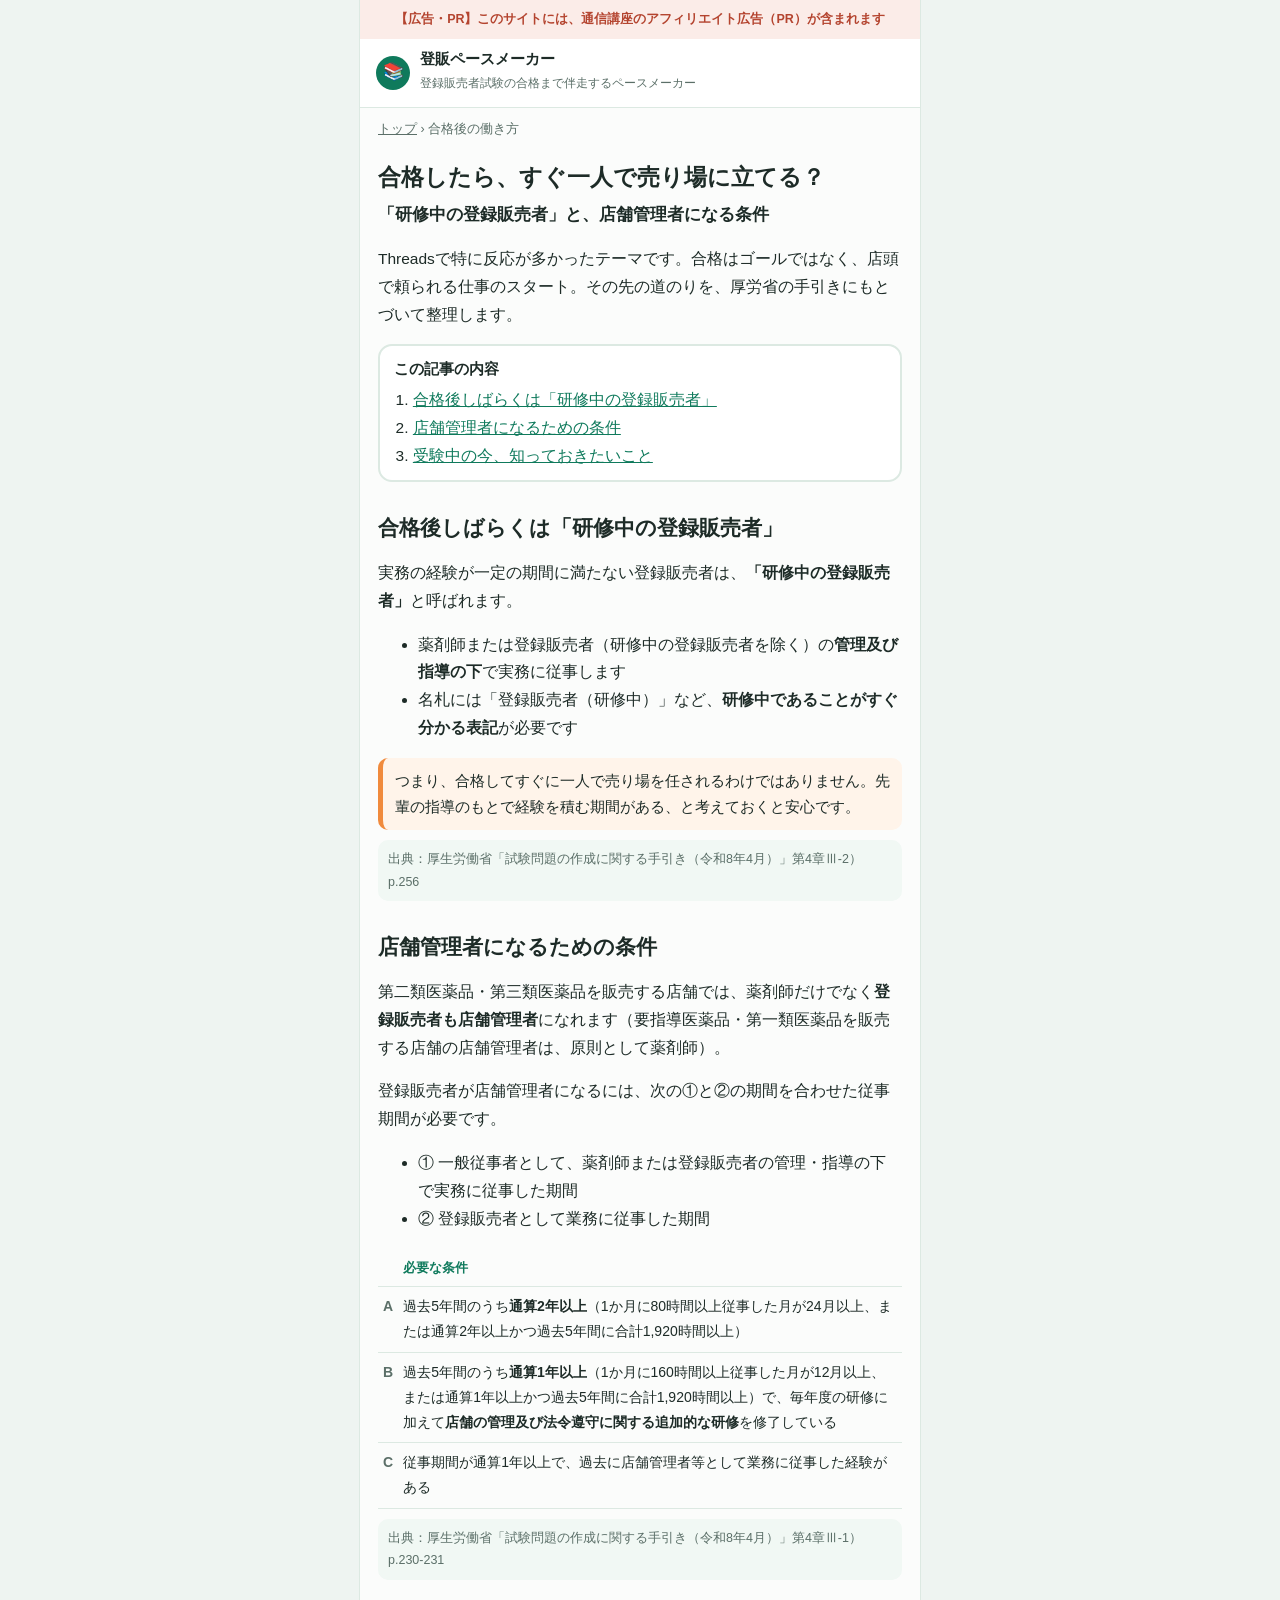
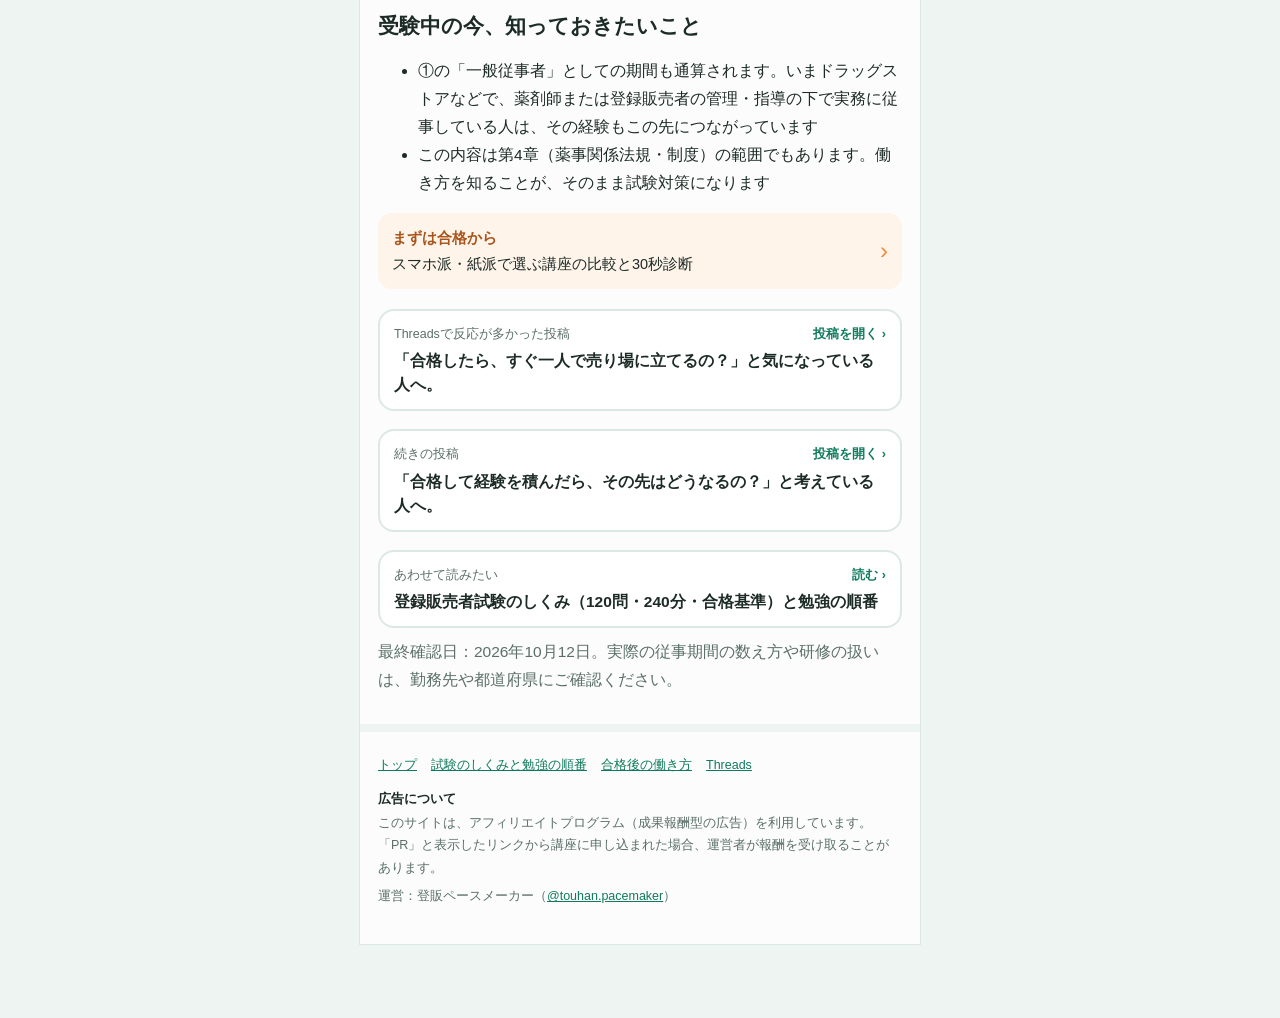
==== gokaku-go/index.html @ e3284c6a "受け皿ページ初版を公開（下層ページ2つ、キービジュアル、SEO設定） Co-Authored-By: Claude Opus 5.5 <noreply@anthropic.com>" ====
<!doctype html>
<html lang="ja">
<head>
<meta charset="utf-8">
<meta name="viewport" content="width=device-width, initial-scale=1">
<title>登録販売者に合格したら？「研修中」の期間と店舗管理者になる条件｜登販ペースメーカー</title>
<meta name="description" content="登録販売者試験に合格しても、実務の経験が足りないうちは「研修中の登録販売者」として、薬剤師などの管理・指導のもとで働きます。研修中の名札、店舗管理者になるための従事期間（過去5年間に通算2年以上など）を、厚労省の手引きにもとづいて解説します。">
<link rel="canonical" href="https://touhan-pacemaker.github.io/gokaku-go/">
<meta name="theme-color" content="#0f7a5c">
<link rel="icon" href="../img/favicon.svg" type="image/svg+xml">
<meta property="og:type" content="article">
<meta property="og:site_name" content="登販ペースメーカー">
<meta property="og:title" content="合格したら、すぐ一人で売り場に立てる？｜登録販売者の「研修中」と店舗管理者">
<meta property="og:description" content="研修中の登録販売者の働き方と、店舗管理者になる条件を手引きにもとづいて解説。">
<meta property="og:url" content="https://touhan-pacemaker.github.io/gokaku-go/">
<meta property="og:image" content="https://touhan-pacemaker.github.io/img/og.png">
<meta name="twitter:card" content="summary_large_image">
<link rel="stylesheet" href="../css/style.css">
<script type="application/ld+json">
{
  "@context": "https://schema.org",
  "@graph": [
    {
      "@type": "Article",
      "headline": "登録販売者に合格したら？「研修中」の期間と店舗管理者になる条件",
      "inLanguage": "ja",
      "dateModified": "2026-10-12",
      "mainEntityOfPage": "https://touhan-pacemaker.github.io/gokaku-go/",
      "author": {"@type": "Organization", "name": "登販ペースメーカー", "url": "https://touhan-pacemaker.github.io/"},
      "publisher": {"@type": "Organization", "name": "登販ペースメーカー", "url": "https://touhan-pacemaker.github.io/"},
      "image": "https://touhan-pacemaker.github.io/img/og.png"
    },
    {
      "@type": "BreadcrumbList",
      "itemListElement": [
        {"@type": "ListItem", "position": 1, "name": "トップ", "item": "https://touhan-pacemaker.github.io/"},
        {"@type": "ListItem", "position": 2, "name": "合格後の働き方", "item": "https://touhan-pacemaker.github.io/gokaku-go/"}
      ]
    }
  ]
}
</script>
</head>
<body>
<div class="page">

<div class="pr-bar">【広告・PR】このサイトには、通信講座のアフィリエイト広告（PR）が含まれます</div>

<a class="brand" href="../">
  <span class="mini" aria-hidden="true">📚</span>
  <span><b>登販ペースメーカー</b><span class="s">登録販売者試験の合格まで伴走するペースメーカー</span></span>
</a>
<nav class="crumbs" aria-label="パンくずリスト"><a href="../">トップ</a> › 合格後の働き方</nav>

<article class="article">
  <h1>合格したら、すぐ一人で売り場に立てる？<br><small style="font-size:17px">「研修中の登録販売者」と、店舗管理者になる条件</small></h1>
  <p>Threadsで特に反応が多かったテーマです。合格はゴールではなく、店頭で頼られる仕事のスタート。その先の道のりを、厚労省の手引きにもとづいて整理します。</p>

  <div class="toc"><b>この記事の内容</b>
    <ol>
      <li><a href="#kenshu">合格後しばらくは「研修中の登録販売者」</a></li>
      <li><a href="#kanri">店舗管理者になるための条件</a></li>
      <li><a href="#point">受験中の今、知っておきたいこと</a></li>
    </ol>
  </div>

  <h2 id="kenshu">合格後しばらくは「研修中の登録販売者」</h2>
  <p>実務の経験が一定の期間に満たない登録販売者は、<b>「研修中の登録販売者」</b>と呼ばれます。</p>
  <ul>
    <li>薬剤師または登録販売者（研修中の登録販売者を除く）の<b>管理及び指導の下</b>で実務に従事します</li>
    <li>名札には「登録販売者（研修中）」など、<b>研修中であることがすぐ分かる表記</b>が必要です</li>
  </ul>
  <div class="callout">つまり、合格してすぐに一人で売り場を任されるわけではありません。先輩の指導のもとで経験を積む期間がある、と考えておくと安心です。</div>
  <p class="src">出典：厚生労働省「試験問題の作成に関する手引き（令和8年4月）」第4章Ⅲ-2） p.256</p>

  <h2 id="kanri">店舗管理者になるための条件</h2>
  <p>第二類医薬品・第三類医薬品を販売する店舗では、薬剤師だけでなく<b>登録販売者も店舗管理者</b>になれます（要指導医薬品・第一類医薬品を販売する店舗の店舗管理者は、原則として薬剤師）。</p>
  <p>登録販売者が店舗管理者になるには、次の①と②の期間を合わせた従事期間が必要です。</p>
  <ul>
    <li>① 一般従事者として、薬剤師または登録販売者の管理・指導の下で実務に従事した期間</li>
    <li>② 登録販売者として業務に従事した期間</li>
  </ul>
  <table class="tbl">
    <thead><tr><th></th><th>必要な条件</th></tr></thead>
    <tbody>
      <tr><th>A</th><td>過去5年間のうち<b>通算2年以上</b>（1か月に80時間以上従事した月が24月以上、または通算2年以上かつ過去5年間に合計1,920時間以上）</td></tr>
      <tr><th>B</th><td>過去5年間のうち<b>通算1年以上</b>（1か月に160時間以上従事した月が12月以上、または通算1年以上かつ過去5年間に合計1,920時間以上）で、毎年度の研修に加えて<b>店舗の管理及び法令遵守に関する追加的な研修</b>を修了している</td></tr>
      <tr><th>C</th><td>従事期間が通算1年以上で、過去に店舗管理者等として業務に従事した経験がある</td></tr>
    </tbody>
  </table>
  <p class="src">出典：厚生労働省「試験問題の作成に関する手引き（令和8年4月）」第4章Ⅲ-1） p.230-231</p>

  <h2 id="point">受験中の今、知っておきたいこと</h2>
  <ul>
    <li>①の「一般従事者」としての期間も通算されます。いまドラッグストアなどで、薬剤師または登録販売者の管理・指導の下で実務に従事している人は、その経験もこの先につながっています</li>
    <li>この内容は第4章（薬事関係法規・制度）の範囲でもあります。働き方を知ることが、そのまま試験対策になります</li>
  </ul>

  <a class="nextcard" href="../#course"><span><b>まずは合格から</b><br>スマホ派・紙派で選ぶ講座の比較と30秒診断</span></a>
  <div class="related">
    <a class="postcard" href="https://www.threads.com/@touhan.pacemaker/post/DeKu7GAEoKM" rel="noopener">
      <span class="meta"><span>Threadsで反応が多かった投稿</span><span class="open">投稿を開く ›</span></span>
      <p>「合格したら、すぐ一人で売り場に立てるの？」と気になっている人へ。</p>
    </a>
    <a class="postcard" href="https://www.threads.com/@touhan.pacemaker/post/DeSenNCEw8r" rel="noopener">
      <span class="meta"><span>続きの投稿</span><span class="open">投稿を開く ›</span></span>
      <p>「合格して経験を積んだら、その先はどうなるの？」と考えている人へ。</p>
    </a>
    <a class="postcard" href="../shiken/">
      <span class="meta"><span>あわせて読みたい</span><span class="open">読む ›</span></span>
      <p>登録販売者試験のしくみ（120問・240分・合格基準）と勉強の順番</p>
    </a>
  </div>
  <p class="note">最終確認日：2026年10月12日。実際の従事期間の数え方や研修の扱いは、勤務先や都道府県にご確認ください。</p>
</article>

<footer>
  <nav class="footnav"><a href="../">トップ</a><a href="../shiken/">試験のしくみと勉強の順番</a><a href="./">合格後の働き方</a><a href="https://www.threads.com/@touhan.pacemaker" rel="noopener">Threads</a></nav>
  <h3>広告について</h3>
  <p>このサイトは、アフィリエイトプログラム（成果報酬型の広告）を利用しています。「PR」と表示したリンクから講座に申し込まれた場合、運営者が報酬を受け取ることがあります。</p>
  <p>運営：登販ペースメーカー（<a href="https://www.threads.com/@touhan.pacemaker" rel="noopener">@touhan.pacemaker</a>）</p>
</footer>
</div>
</body>
</html>
---- css/style.css ----
:root {
    --green: #0f7a5c; --green-dark: #0b5c45; --green-soft: #e6f2ec; --mint: #f1f8f4;
    --warm: #f08a3c; --warm-soft: #fff4ea; --warm-ink: #a8541c;
    --ink: #1d2b27; --muted: #5b6f68; --line: #dce9e2; --pr: #b4442f; --pr-soft: #fbece8;
  }
  * { box-sizing: border-box; }
  html { scroll-behavior: smooth; }
  body { margin: 0; background: #eef4f1; color: var(--ink); line-height: 1.8; font-size: 16px;
    font-family: "Hiragino Sans", "Hiragino Kaku Gothic ProN", "Noto Sans JP", sans-serif; padding-bottom: 74px; }
  a { color: var(--green); }
  img { max-width: 100%; height: auto; display: block; }
  /* SNSのプロフィールから来る人がスマホで読む前提の1カラム */
  .page { max-width: 560px; margin: 0 auto; background: #fbfcfb; min-height: 100vh; box-shadow: 0 0 0 1px var(--line); }
  .pr-bar { background: var(--pr-soft); color: var(--pr); padding: 8px 14px; font-size: 12.5px; text-align: center; font-weight: 700; }
  .pad { padding: 0 18px; }
  .block { padding: 30px 18px; border-top: 8px solid #eef4f1; }
  h2 { font-size: 21px; line-height: 1.5; margin: 0 0 6px; }
  h2 .num { display: inline-grid; place-items: center; width: 28px; height: 28px; border-radius: 50%; background: var(--green); color: #fff; font-size: 14px; margin-right: 6px; vertical-align: 2px; }
  .lead { color: var(--muted); margin: 0 0 16px; font-size: 15px; }
  .note { font-size: 12.5px; color: var(--muted); margin: 10px 0 0; }
  .cta { display: block; text-align: center; background: var(--warm); color: #fff; text-decoration: none; font-weight: 800;
    padding: 14px 12px; border-radius: 14px; box-shadow: 0 4px 0 #c96a24; font-size: 16px; line-height: 1.4; margin-top: 12px; }
  .cta small { display: block; font-size: 12px; font-weight: 700; }
  .cta .pr { display: inline-block; background: #fff; color: var(--pr); border-radius: 5px; font-size: 11px; padding: 0 5px; margin-left: 6px; vertical-align: 2px; }
  .cta.green { background: var(--green); box-shadow: 0 4px 0 var(--green-dark); }
  .cta.ghost { background: #fff; color: var(--green); border: 2px solid var(--green); box-shadow: none; }
  .more { display: inline-block; margin-top: 12px; font-weight: 700; text-decoration: none; }

  /* ---------- profile header（Threadsのプロフィールと同じ見た目・言葉） ---------- */
  .cover { position: relative; aspect-ratio: 16 / 9; background: linear-gradient(135deg, #cfe6db 0%, #f6e3d1 100%); display: grid; place-items: center; overflow: hidden; }
  .cover img { width: 100%; height: 100%; object-fit: cover; }
  .cover .slot { color: var(--green-dark); font-weight: 700; font-size: 13px; text-align: center; }
  .cover .credit { position: absolute; right: 8px; bottom: 6px; font-size: 10.5px; color: #fff; text-shadow: 0 1px 2px rgba(0,0,0,.6); }
  .cover .copy { position: absolute; left: 12px; top: 10px; background: rgba(255,255,255,.93); border-radius: 12px; padding: 6px 12px; font-size: 13.5px; font-weight: 800; }
  .cover .copy b { color: var(--green); }
  .profile { padding: 0 18px 22px; }
  .avatar { width: 84px; height: 84px; border-radius: 50%; background: var(--green); border: 4px solid #fbfcfb; margin-top: -42px; position: relative;
    display: grid; place-items: center; font-size: 38px; }
  .name { font-size: 21px; font-weight: 800; margin: 6px 0 0; }
  .handle { color: var(--muted); font-size: 14px; }
  .bio { margin: 10px 0 12px; font-size: 15px; white-space: pre-line; }
  .hello { background: var(--warm-soft); border-radius: 14px; padding: 12px 14px; font-size: 15px; }
  .hello b { color: var(--warm-ink); }
  .countdown { display: flex; align-items: center; gap: 12px; background: var(--green); color: #fff; border-radius: 16px; padding: 12px 16px; margin-top: 14px; }
  .countdown .d { font-size: 34px; font-weight: 800; line-height: 1; }
  .countdown .d small { font-size: 15px; }
  .countdown p { margin: 0; font-size: 13.5px; line-height: 1.6; }

  /* ---------- hub（いまのあなたは？） ---------- */
  .hub { display: grid; gap: 10px; }
  .hub a { display: grid; grid-template-columns: 44px 1fr 18px; align-items: center; gap: 10px; background: #fff; border: 2px solid var(--line);
    border-radius: 16px; padding: 12px 14px; text-decoration: none; color: var(--ink); }
  .hub a .ic { width: 44px; height: 44px; border-radius: 12px; background: var(--mint); display: grid; place-items: center; font-size: 22px; }
  .hub a b { display: block; font-size: 16px; line-height: 1.45; }
  .hub a span.s { font-size: 13px; color: var(--muted); line-height: 1.5; }
  .hub a::after { content: "›"; font-size: 24px; color: var(--green); }
  .hub a.main { border-color: var(--warm); background: var(--warm-soft); }
  .hub a.main .ic { background: #fff; }

  /* ---------- content parts ---------- */
  .stats { display: grid; grid-template-columns: repeat(3, 1fr); gap: 8px; margin: 6px 0 12px; }
  .stat { background: var(--mint); border-radius: 14px; padding: 10px 6px; text-align: center; }
  .stat b { display: block; font-size: 20px; color: var(--green); line-height: 1.3; }
  .stat span { font-size: 12px; color: var(--muted); }
  .bar { display: grid; grid-template-columns: 112px 1fr; align-items: center; gap: 8px; margin: 6px 0; }
  .bar .label { font-weight: 800; font-size: 14px; line-height: 1.3; }
  .bar .label small { display: block; font-weight: 400; font-size: 11.5px; color: var(--muted); }
  .bar .track { background: var(--green-soft); border-radius: 9px; overflow: hidden; }
  .bar .fill { background: var(--green); color: #fff; font-size: 12.5px; font-weight: 700; padding: 4px 9px; border-radius: 9px; }
  .bar.big .fill { background: var(--warm); }
  .callout { background: var(--warm-soft); border-left: 5px solid var(--warm); border-radius: 10px; padding: 10px 12px; margin: 12px 0 0; font-size: 14.5px; }
  .steps { list-style: none; padding: 0; margin: 8px 0 0; display: grid; gap: 8px; }
  .steps li { background: #fff; border: 2px solid var(--line); border-radius: 14px; padding: 10px 12px 10px 64px; position: relative; font-size: 14.5px; }
  .steps li .when { position: absolute; left: 10px; top: 50%; transform: translateY(-50%); width: 44px; height: 44px; border-radius: 50%;
    background: var(--green); color: #fff; font-size: 12px; font-weight: 800; display: grid; place-items: center; text-align: center; line-height: 1.2; }
  .steps li.now { border-color: var(--warm); background: var(--warm-soft); }
  .steps li.now .when { background: var(--warm); }
  .steps li b { display: block; }
  .postcard { display: block; background: #fff; border: 2px solid var(--line); border-radius: 16px; padding: 12px 14px; text-decoration: none; color: var(--ink); margin-top: 10px; }
  .postcard .meta { font-size: 12.5px; color: var(--muted); display: flex; justify-content: space-between; }
  .postcard p { margin: 4px 0 0; font-weight: 700; font-size: 15px; line-height: 1.55; }
  .postcard .open { font-size: 12.5px; color: var(--green); font-weight: 700; }

  /* ---------- course block（主CTA） ---------- */
  .course-block { background: linear-gradient(180deg, var(--warm-soft) 0%, #fbfcfb 100%); }
  .voice { background: #fff; border-radius: 16px; padding: 14px; border: 2px solid var(--line); font-size: 15px; display: grid; grid-template-columns: 44px 1fr; gap: 10px; }
  .voice .av { width: 44px; height: 44px; border-radius: 50%; background: var(--green); display: grid; place-items: center; font-size: 22px; }
  .voice p { margin: 0; }
  .course { background: #fff; border: 2px solid var(--line); border-radius: 18px; padding: 16px; margin-top: 12px; }
  .course .fit { display: inline-block; background: var(--warm-soft); color: var(--warm-ink); font-weight: 800; font-size: 13px; border-radius: 999px; padding: 2px 10px; }
  .course h3 { font-size: 18px; margin: 6px 0 0; }
  .course .price { font-size: 20px; font-weight: 800; color: var(--green); }
  .course .price small { font-size: 12px; color: var(--muted); font-weight: 400; }
  .course ul { list-style: none; padding: 0; margin: 8px 0 0; font-size: 14.5px; }
  .course li { padding: 4px 0 4px 24px; position: relative; }
  .course li::before { content: "✓"; position: absolute; left: 2px; color: var(--green); font-weight: 800; }
  .course li.c::before { content: "！"; color: var(--warm-ink); }
  details { background: #fff; border: 2px solid var(--line); border-radius: 14px; padding: 2px 14px; margin-top: 10px; }
  summary { cursor: pointer; font-weight: 800; padding: 10px 0; list-style: none; font-size: 15px; display: flex; justify-content: space-between; gap: 10px; }
  summary::-webkit-details-marker { display: none; }
  summary::after { content: "＋"; color: var(--green); flex: none; }
  details[open] summary::after { content: "－"; }
  details p { margin: 0 0 10px; font-size: 14.5px; }
  .tbl { width: 100%; border-collapse: collapse; font-size: 13.5px; margin-bottom: 10px; }
  .tbl th, .tbl td { padding: 7px 5px; border-bottom: 1px solid var(--line); vertical-align: top; text-align: left; }
  .tbl thead th { color: var(--green); font-size: 13px; }
  .tbl tbody th { white-space: nowrap; color: var(--muted); font-weight: 700; }

  .thumbs { display: grid; grid-template-columns: 1fr 1fr; gap: 8px; margin-top: 12px; }
  .thumbs img { border-radius: 10px; border: 1px solid var(--line); }
  ul.check { padding-left: 1.2em; margin: 6px 0; font-size: 14.5px; }
  .back { text-align: center; }
  .back .cta { display: inline-block; padding: 13px 28px; }

  .sticky { position: fixed; left: 0; right: 0; bottom: 0; z-index: 10; padding: 8px 12px; background: rgba(251,252,251,.97); border-top: 1px solid var(--line); }
  .sticky .inner { max-width: 536px; margin: 0 auto; display: grid; grid-template-columns: 1fr 1.3fr; gap: 8px; }
  .sticky .cta { margin: 0; padding: 11px 8px; font-size: 14.5px; box-shadow: none; }

  footer { padding: 22px 18px 30px; font-size: 12.5px; color: var(--muted); border-top: 8px solid #eef4f1; }
  footer h3 { font-size: 13px; margin: 10px 0 2px; color: var(--ink); }
  footer p { margin: 0 0 6px; }

/* ---------- v5: 見出し（SEO）・ブランド帯 ---------- */
.brand { display: flex; align-items: center; gap: 10px; padding: 10px 16px; background: #fff; border-bottom: 1px solid var(--line); text-decoration: none; color: var(--ink); }
.brand .mini { width: 34px; height: 34px; border-radius: 50%; background: var(--green); display: grid; place-items: center; font-size: 17px; flex: none; }
.brand b { font-size: 15px; display: block; line-height: 1.3; }
.brand span.s { font-size: 12px; color: var(--muted); }
.hero { padding: 20px 18px 6px; }
.hero h1 { font-size: 24px; line-height: 1.45; margin: 0 0 8px; letter-spacing: .01em; }
.hero h1 em { font-style: normal; color: var(--green); }
.hero .sub { margin: 0 0 14px; color: var(--muted); font-size: 15px; }
.kv { border-radius: 18px; overflow: hidden; border: 1px solid var(--line); }
.kv img { width: 100%; height: auto; }
.kv-cap { font-size: 11px; color: var(--muted); text-align: right; margin: 4px 2px 0; }
.quick { background: #fff; border: 2px solid var(--warm); border-radius: 18px; padding: 14px; margin-top: 14px; }
.quick p { margin: 0 0 4px; font-weight: 800; font-size: 15.5px; }
.quick .two { display: grid; grid-template-columns: 1fr 1fr; gap: 8px; }
.quick .two a { display: block; text-align: center; text-decoration: none; border-radius: 12px; padding: 10px 6px; font-weight: 800; font-size: 14px; line-height: 1.4; background: var(--warm-soft); color: var(--warm-ink); border: 1px solid #f4c9a5; }
.quick .two a small { display: block; font-weight: 400; font-size: 11.5px; color: var(--muted); }
.hello2 { font-size: 14px; color: var(--muted); margin: 12px 0 0; }

/* 文脈に合わせた小さな案内（各セクションの最後） */
.nextcard { display: grid; grid-template-columns: 1fr auto; align-items: center; gap: 10px; background: var(--warm-soft); border-radius: 14px; padding: 12px 14px; margin-top: 14px; text-decoration: none; color: var(--ink); font-size: 14.5px; }
.nextcard b { color: var(--warm-ink); }
.nextcard::after { content: "›"; font-size: 24px; color: var(--warm); }

/* ---------- 30秒診断 ---------- */
.diag { background: #fff; border: 2px solid var(--line); border-radius: 18px; padding: 16px; margin-top: 14px; }
.diag h3 { margin: 0 0 4px; font-size: 17px; }
.diag fieldset { border: 0; padding: 0; margin: 12px 0 0; }
.diag legend { font-weight: 800; font-size: 15px; margin-bottom: 6px; }
.diag label { display: block; border: 2px solid var(--line); border-radius: 12px; padding: 9px 12px; margin-top: 6px; font-size: 14.5px; cursor: pointer; }
.diag input { accent-color: var(--green); margin-right: 6px; }
.diag label:has(input:checked) { border-color: var(--green); background: var(--mint); }
.diag .result { display: none; margin-top: 14px; border-radius: 14px; background: var(--warm-soft); padding: 14px; }
.diag .result.show { display: block; }
.diag .result h4 { margin: 0 0 4px; font-size: 17px; }
.diag .result p { margin: 0; font-size: 14.5px; }

.tbl .act td { padding-top: 10px; }
.tbl .act a { display: block; text-align: center; font-size: 12.5px; font-weight: 800; color: #fff; background: var(--warm); border-radius: 10px; padding: 8px 4px; text-decoration: none; line-height: 1.35; }
.tbl .act a.g { background: var(--green); }
.tbl .act a .pr { display: block; font-size: 10px; font-weight: 700; opacity: .9; }
.course .who { font-size: 13.5px; background: var(--mint); border-radius: 10px; padding: 8px 10px; margin-top: 8px; }
.prep { list-style: none; padding: 0; margin: 10px 0 0; display: grid; gap: 6px; }
.prep li { background: #fff; border: 2px solid var(--line); border-radius: 12px; padding: 9px 12px 9px 40px; position: relative; font-size: 14.5px; }
.prep li::before { content: "☐"; position: absolute; left: 13px; top: 8px; color: var(--green); font-weight: 800; }

/* ---------- FAQ ---------- */
.faq details { margin-top: 8px; }

/* ---------- 締め ---------- */
.closing { text-align: center; background: linear-gradient(180deg, #fbfcfb 0%, var(--mint) 100%); }
.closing p.big { font-size: 19px; font-weight: 800; line-height: 1.6; margin: 0 0 6px; }
.closing .cta { max-width: 360px; margin-left: auto; margin-right: auto; }

/* ---------- 下層ページ ---------- */
.crumbs { font-size: 12.5px; color: var(--muted); padding: 10px 18px 0; }
.crumbs a { color: var(--muted); }
.article { padding: 14px 18px 30px; }
.article h1 { font-size: 23px; line-height: 1.5; margin: 6px 0 10px; }
.article h2 { margin-top: 30px; }
.article p, .article li { font-size: 15.5px; }
.article .src { font-size: 12.5px; color: var(--muted); background: var(--mint); border-radius: 10px; padding: 8px 10px; margin-top: 10px; }
.article table.tbl { font-size: 14px; }
.toc { background: #fff; border: 2px solid var(--line); border-radius: 14px; padding: 10px 14px; font-size: 14.5px; }
.toc ol { margin: 4px 0 0; padding-left: 1.3em; }
.related { display: grid; gap: 8px; margin-top: 10px; }
.footnav { display: flex; flex-wrap: wrap; gap: 6px 14px; margin: 0 0 8px; }
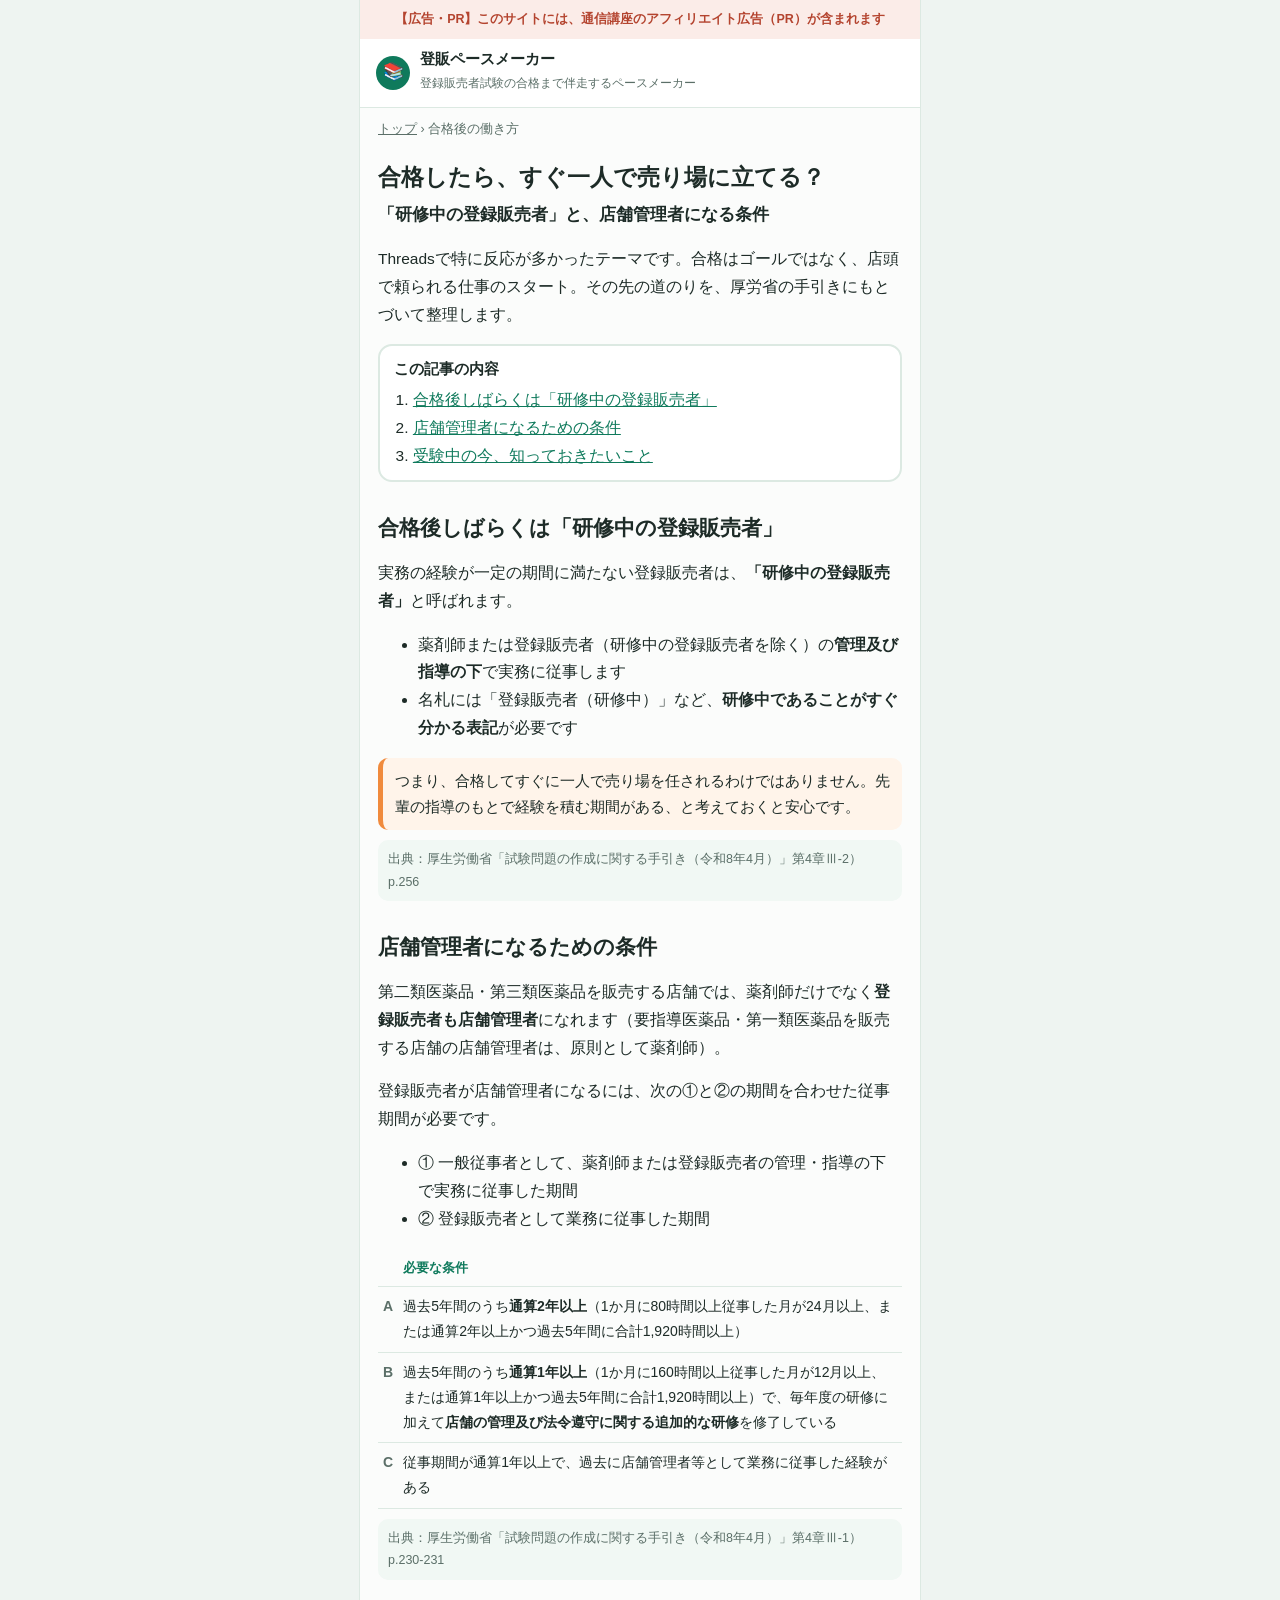
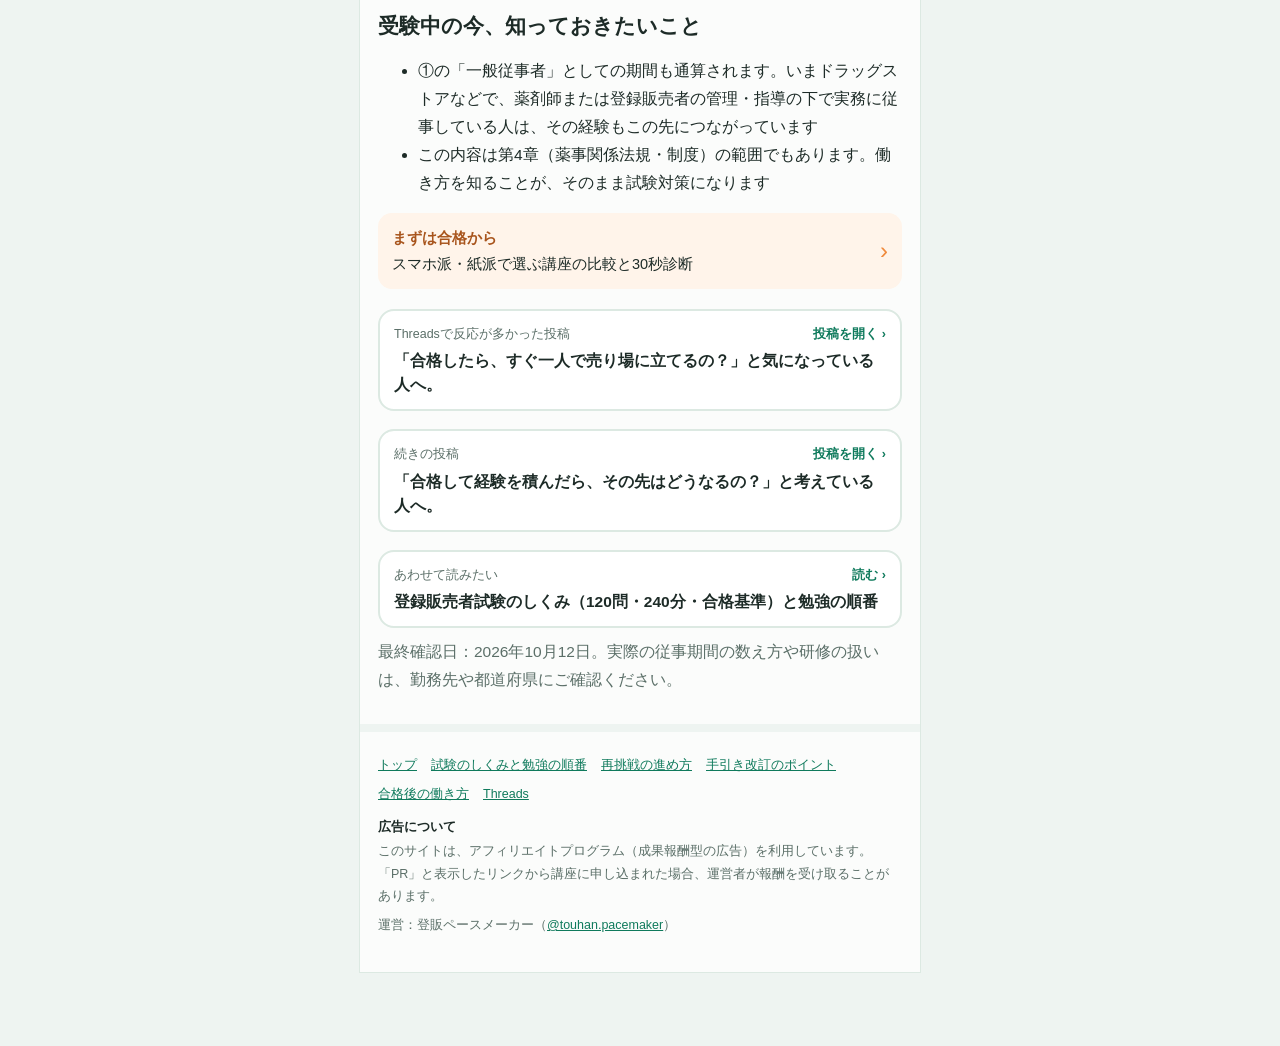
==== commit d8ff52b0: "下層ページを追加（再挑戦の進め方・手引き改訂のポイント） Co-Authored-By: Claude Opus 5.5 <noreply@anthropic.com>" ====
--- a/gokaku-go/index.html
+++ b/gokaku-go/index.html
@@ -115,7 +115,7 @@
 </article>
 
 <footer>
-  <nav class="footnav"><a href="../">トップ</a><a href="../shiken/">試験のしくみと勉強の順番</a><a href="./">合格後の働き方</a><a href="https://www.threads.com/@touhan.pacemaker" rel="noopener">Threads</a></nav>
+  <nav class="footnav"><a href="../">トップ</a><a href="../shiken/">試験のしくみと勉強の順番</a><a href="../saichosen/">再挑戦の進め方</a><a href="../kaitei-r8/">手引き改訂のポイント</a><a href="./">合格後の働き方</a><a href="https://www.threads.com/@touhan.pacemaker" rel="noopener">Threads</a></nav>
   <h3>広告について</h3>
   <p>このサイトは、アフィリエイトプログラム（成果報酬型の広告）を利用しています。「PR」と表示したリンクから講座に申し込まれた場合、運営者が報酬を受け取ることがあります。</p>
   <p>運営：登販ペースメーカー（<a href="https://www.threads.com/@touhan.pacemaker" rel="noopener">@touhan.pacemaker</a>）</p>
